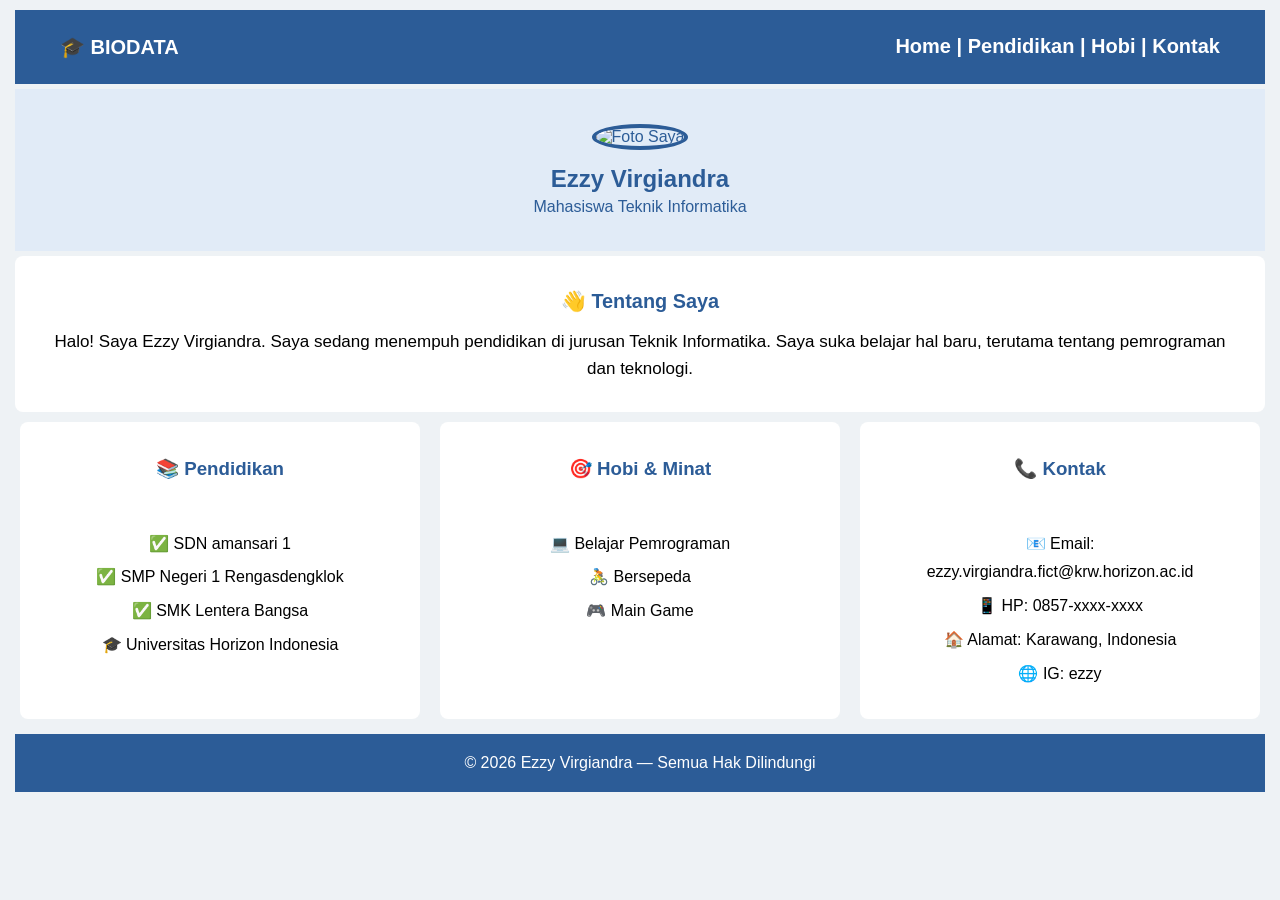
==== index.html @ eb81744d "Add files via upload" ====
<!DOCTYPE html>
<html>
<head>
  <title>Biodata Saya</title>
  <link rel="stylesheet" href="style.css">
</head>
<body>

  <!-- Atas: Logo + Nama -->
  <div class="atas">
    <div class="logo">🎓 BIODATA</div>
    <div class="menu">Home | Pendidikan | Hobi | Kontak</div>
  </div>

  <!-- Banner: Foto + Nama Lengkap -->
  <div class="banner">
    <img src="foto.jpg" alt="Foto Saya" width="150">
    <h2>Ezzy Virgiandra</h2>
    <p>Mahasiswa Teknik Informatika</p>
  </div>

  <!-- Intro: Tentang Saya -->
  <div class="intro">
    <h3>👋 Tentang Saya</h3>
    <p>Halo! Saya Ezzy Virgiandra. Saya sedang menempuh pendidikan di jurusan Teknik Informatika. Saya suka belajar hal baru, terutama tentang pemrograman dan teknologi.</p>
  </div>

  <!-- 3 Kolom: Pendidikan, Hobi, Kontak -->
  <div class="tiga-kotak">
    <div class="kotak">
      <h3>📚 Pendidikan</h3>
      <br>
      <p>✅ SDN amansari 1</p>
      <p>✅ SMP Negeri 1 Rengasdengklok</p>
      <p>✅ SMK Lentera Bangsa</p>
      <p>🎓 Universitas Horizon Indonesia</p>
    </div>

    <div class="kotak">
      <h3>🎯 Hobi & Minat</h3>
      <br>
      <p>💻 Belajar Pemrograman</p>
      <p>🚴 Bersepeda</p>
      <p>🎮 Main Game</p>
    </div>

    <div class="kotak">
      <h3>📞 Kontak</h3>
      <br>
      <p>📧 Email: ezzy.virgiandra.fict@krw.horizon.ac.id</p>
      <p>📱 HP: 0857-xxxx-xxxx</p>
      <p>🏠 Alamat: Karawang, Indonesia</p>
      <p>🌐 IG: ezzy</p>
    </div>
  </div>

  <!-- Footer -->
  <div class="footer">
    © 2026 Ezzy Virgiandra — Semua Hak Dilindungi
  </div>

</body>
</html>
---- style.css ----
* {
  margin: 5px;
  padding: 0;
  box-sizing: border-box;
  font-family: Arial, sans-serif;
  text-align: center;
}

body {
  background: #eef2f5;
}

.atas {
  display: flex;
  justify-content: space-between;
  background: #2c5c97;
  color: white;
  padding: 20px 40px;
  font-size: 20px;
  font-weight: bold;
}

.banner {
  background: #e1ebf7;
  padding: 30px;
  color: #2c5c97;
}

.banner img {
  border-radius: 50%;
  border: 4px solid #2c5c97;
  margin-bottom: 10px;
}

.intro {
  background: #ffffff;
  padding: 25px;
  font-size: 17px;
  line-height: 1.6;
  border-radius: 8px;
}

.tiga-kotak {
  display: flex;
  gap: 10px;
}

.kotak {
  background: #ffffff;
  flex: 1;
  padding: 25px;
  border-radius: 8px;
  line-height: 1.8;
}

.footer {
  background: #2c5c97;
  color: white;
  padding: 20px;
  margin-top: 10px;
}

h3 {
  color: #2c5c97;
  margin-bottom: 10px;
}
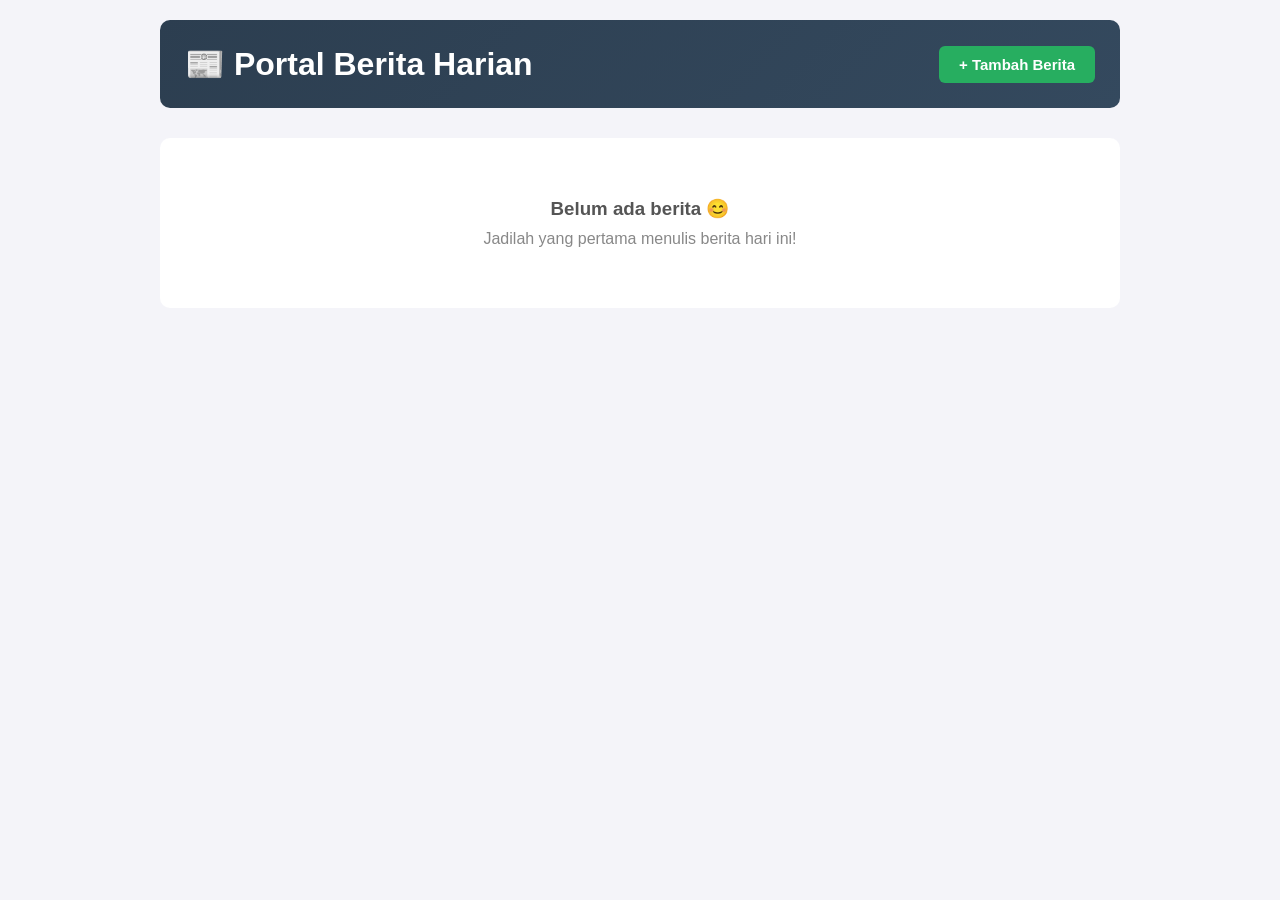
==== commit ea86df9e: "Add files via upload" ====
--- a/index.html
+++ b/index.html
@@ -1,63 +1,158 @@
 <!DOCTYPE html>
-<html>
+<html lang="id">
 <head>
-  <title>Biodata Saya</title>
-  <link rel="stylesheet" href="style.css">
+    <meta charset="UTF-8">
+    <meta name="viewport" content="width=device-width, initial-scale=1.0">
+    <title>Portal Berita Harian</title>
+    <style>
+        * {
+            margin: 0;
+            padding: 0;
+            box-sizing: border-box;
+            font-family: 'Segoe UI', sans-serif;
+        }
+        body {
+            background-color: #f4f4f9;
+            padding: 20px;
+            max-width: 1000px;
+            margin: 0 auto;
+        }
+        .topbar {
+            background: linear-gradient(135deg, #2c3e50, #34495e);
+            color: white;
+            padding: 25px;
+            border-radius: 10px;
+            margin-bottom: 30px;
+            display: flex;
+            justify-content: space-between;
+            align-items: center;
+            flex-wrap: wrap;
+            gap: 15px;
+        }
+        .btn {
+            padding: 10px 20px;
+            border: none;
+            border-radius: 6px;
+            text-decoration: none;
+            font-weight: 600;
+            cursor: pointer;
+            transition: 0.3s;
+            font-size: 15px;
+        }
+        .btn-primary {
+            background-color: #27ae60;
+            color: white;
+        }
+        .btn-primary:hover {
+            background-color: #219653;
+        }
+        .btn-edit {
+            background-color: #f39c12;
+            color: white;
+            margin-right: 8px;
+        }
+        .btn-delete {
+            background-color: #e74c3c;
+            color: white;
+        }
+        .berita-card {
+            background: white;
+            padding: 25px;
+            margin-bottom: 20px;
+            border-radius: 10px;
+            box-shadow: 0 2px 8px rgba(0,0,0,0.08);
+        }
+        .kategori {
+            display: inline-block;
+            background-color: #3498db;
+            color: white;
+            padding: 4px 12px;
+            border-radius: 20px;
+            font-size: 13px;
+            margin-bottom: 10px;
+        }
+        .berita-card h2 {
+            color: #2c3e50;
+            margin-bottom: 8px;
+            font-size: 20px;
+        }
+        .meta {
+            color: #7f8c8d;
+            font-size: 14px;
+            margin-bottom: 15px;
+        }
+        .isi {
+            color: #444;
+            line-height: 1.7;
+            margin-bottom: 20px;
+        }
+        .tidak-ada {
+            text-align: center;
+            color: #888;
+            padding: 60px 20px;
+            background: white;
+            border-radius: 10px;
+        }
+        .tidak-ada h3 {
+            margin-bottom: 10px;
+            color: #555;
+        }
+    </style>
 </head>
 <body>
-
-  <!-- Atas: Logo + Nama -->
-  <div class="atas">
-    <div class="logo">🎓 BIODATA</div>
-    <div class="menu">Home | Pendidikan | Hobi | Kontak</div>
-  </div>
-
-  <!-- Banner: Foto + Nama Lengkap -->
-  <div class="banner">
-    <img src="foto.jpg" alt="Foto Saya" width="150">
-    <h2>Ezzy Virgiandra</h2>
-    <p>Mahasiswa Teknik Informatika</p>
-  </div>
-
-  <!-- Intro: Tentang Saya -->
-  <div class="intro">
-    <h3>👋 Tentang Saya</h3>
-    <p>Halo! Saya Ezzy Virgiandra. Saya sedang menempuh pendidikan di jurusan Teknik Informatika. Saya suka belajar hal baru, terutama tentang pemrograman dan teknologi.</p>
-  </div>
-
-  <!-- 3 Kolom: Pendidikan, Hobi, Kontak -->
-  <div class="tiga-kotak">
-    <div class="kotak">
-      <h3>📚 Pendidikan</h3>
-      <br>
-      <p>✅ SDN amansari 1</p>
-      <p>✅ SMP Negeri 1 Rengasdengklok</p>
-      <p>✅ SMK Lentera Bangsa</p>
-      <p>🎓 Universitas Horizon Indonesia</p>
+    <div class="topbar">
+        <h1>📰 Portal Berita Harian</h1>
+        <a href="tambah.html" class="btn btn-primary">+ Tambah Berita</a>
     </div>
 
-    <div class="kotak">
-      <h3>🎯 Hobi & Minat</h3>
-      <br>
-      <p>💻 Belajar Pemrograman</p>
-      <p>🚴 Bersepeda</p>
-      <p>🎮 Main Game</p>
-    </div>
+    <div id="daftar-berita"></div>
 
-    <div class="kotak">
-      <h3>📞 Kontak</h3>
-      <br>
-      <p>📧 Email: ezzy.virgiandra.fict@krw.horizon.ac.id</p>
-      <p>📱 HP: 0857-xxxx-xxxx</p>
-      <p>🏠 Alamat: Karawang, Indonesia</p>
-      <p>🌐 IG: ezzy</p>
-    </div>
-  </div>
+    <script>
+        let berita = JSON.parse(localStorage.getItem('daftarBerita')) || [];
 
-  <!-- Footer -->
-  <div class="footer">
-    © 2026 Ezzy Virgiandra — Semua Hak Dilindungi
-  </div>
+        function simpanData() {
+            localStorage.setItem('daftarBerita', JSON.stringify(berita));
+        }
 
+        function tampilkanBerita() {
+            const wadah = document.getElementById('daftar-berita');
+            
+            if (berita.length === 0) {
+                wadah.innerHTML = `
+                    <div class="tidak-ada">
+                        <h3>Belum ada berita 😊</h3>
+                        <p>Jadilah yang pertama menulis berita hari ini!</p>
+                    </div>
+                `;
+                return;
+            }
+
+            wadah.innerHTML = '';
+            for (let i = 0; i < berita.length; i++) {
+                wadah.innerHTML += `
+                    <div class="berita-card">
+                        <span class="kategori">${berita[i].kategori}</span>
+                        <h2>${berita[i].judul}</h2>
+                        <div class="meta">✍️ ${berita[i].penulis} | 📅 ${berita[i].tanggal}</div>
+                        <p class="isi">${berita[i].isi.substring(0, 250)}...</p>
+                        <div>
+                            <a href="edit.html?id=${i}" class="btn btn-edit">✏️ Edit</a>
+                            <button class="btn btn-delete" onclick="hapusBerita(${i})">🗑️ Hapus</button>
+                        </div>
+                    </div>
+                `;
+            }
+        }
+
+        function hapusBerita(index) {
+            if (confirm('Yakin mau hapus berita ini?')) {
+                berita.splice(index, 1);
+                simpanData();
+                tampilkanBerita();
+            }
+        }
+
+        tampilkanBerita();
+    </script>
 </body>
 </html>
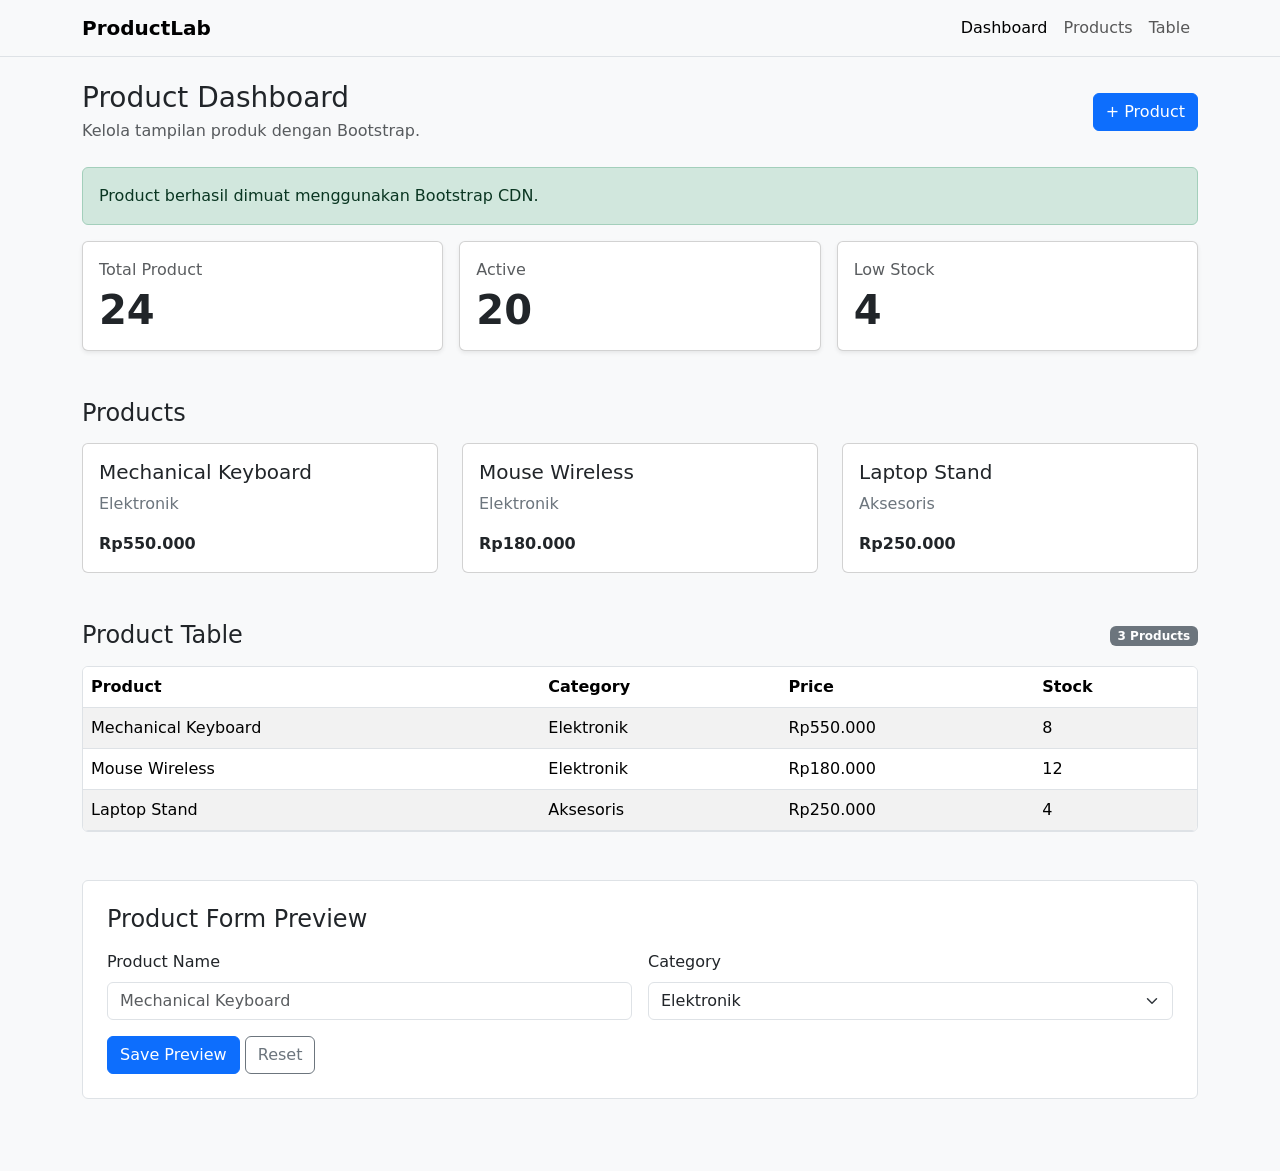
==== commit 7e2a3bac: "Add files via upload" ====
--- a/index.html
+++ b/index.html
@@ -1,158 +1,168 @@
-<!DOCTYPE html>
+<!doctype html>
 <html lang="id">
 <head>
-    <meta charset="UTF-8">
-    <meta name="viewport" content="width=device-width, initial-scale=1.0">
-    <title>Portal Berita Harian</title>
-    <style>
-        * {
-            margin: 0;
-            padding: 0;
-            box-sizing: border-box;
-            font-family: 'Segoe UI', sans-serif;
-        }
-        body {
-            background-color: #f4f4f9;
-            padding: 20px;
-            max-width: 1000px;
-            margin: 0 auto;
-        }
-        .topbar {
-            background: linear-gradient(135deg, #2c3e50, #34495e);
-            color: white;
-            padding: 25px;
-            border-radius: 10px;
-            margin-bottom: 30px;
-            display: flex;
-            justify-content: space-between;
-            align-items: center;
-            flex-wrap: wrap;
-            gap: 15px;
-        }
-        .btn {
-            padding: 10px 20px;
-            border: none;
-            border-radius: 6px;
-            text-decoration: none;
-            font-weight: 600;
-            cursor: pointer;
-            transition: 0.3s;
-            font-size: 15px;
-        }
-        .btn-primary {
-            background-color: #27ae60;
-            color: white;
-        }
-        .btn-primary:hover {
-            background-color: #219653;
-        }
-        .btn-edit {
-            background-color: #f39c12;
-            color: white;
-            margin-right: 8px;
-        }
-        .btn-delete {
-            background-color: #e74c3c;
-            color: white;
-        }
-        .berita-card {
-            background: white;
-            padding: 25px;
-            margin-bottom: 20px;
-            border-radius: 10px;
-            box-shadow: 0 2px 8px rgba(0,0,0,0.08);
-        }
-        .kategori {
-            display: inline-block;
-            background-color: #3498db;
-            color: white;
-            padding: 4px 12px;
-            border-radius: 20px;
-            font-size: 13px;
-            margin-bottom: 10px;
-        }
-        .berita-card h2 {
-            color: #2c3e50;
-            margin-bottom: 8px;
-            font-size: 20px;
-        }
-        .meta {
-            color: #7f8c8d;
-            font-size: 14px;
-            margin-bottom: 15px;
-        }
-        .isi {
-            color: #444;
-            line-height: 1.7;
-            margin-bottom: 20px;
-        }
-        .tidak-ada {
-            text-align: center;
-            color: #888;
-            padding: 60px 20px;
-            background: white;
-            border-radius: 10px;
-        }
-        .tidak-ada h3 {
-            margin-bottom: 10px;
-            color: #555;
-        }
-    </style>
+  <meta charset="utf-8">
+  <meta name="viewport" content="width=device-width, initial-scale=1">
+  <title>Bootstrap Product Dashboard</title>
+  <link href="https://cdn.jsdelivr.net/npm/bootstrap@5.3.3/dist/css/bootstrap.min.css" rel="stylesheet">
+  <style>
+    body { min-height: 100vh; }
+    .product-card { transition: transform 0.2s ease; }
+    .product-card:hover { transform: translateY(-3px); }
+  </style>
 </head>
-<body>
-    <div class="topbar">
-        <h1>📰 Portal Berita Harian</h1>
-        <a href="tambah.html" class="btn btn-primary">+ Tambah Berita</a>
+<body class="bg-light">
+
+  <!-- Navbar -->
+  <nav class="navbar navbar-expand-lg bg-body-tertiary border-bottom">
+    <div class="container">
+      <a class="navbar-brand fw-semibold" href="#">ProductLab</a>
+      <button class="navbar-toggler" type="button" data-bs-toggle="collapse" data-bs-target="#mainNav">
+        <span class="navbar-toggler-icon"></span>
+      </button>
+      <div class="collapse navbar-collapse" id="mainNav">
+        <ul class="navbar-nav ms-auto">
+          <li class="nav-item"><a class="nav-link active" href="#dashboard">Dashboard</a></li>
+          <li class="nav-item"><a class="nav-link" href="#products">Products</a></li>
+          <li class="nav-item"><a class="nav-link" href="#table">Table</a></li>
+        </ul>
+      </div>
+    </div>
+  </nav>
+
+  <main class="container py-4">
+    <!-- Header Flexbox -->
+    <div class="d-flex justify-content-between align-items-center gap-3 mb-4">
+      <div>
+        <h1 class="h3 mb-1">Product Dashboard</h1>
+        <p class="text-body-secondary mb-0">Kelola tampilan produk dengan Bootstrap.</p>
+      </div>
+      <button class="btn btn-primary" data-bs-toggle="modal" data-bs-target="#productModal">+ Product</button>
     </div>
 
-    <div id="daftar-berita"></div>
+    <!-- Alert -->
+    <div class="alert alert-success" role="alert">Product berhasil dimuat menggunakan Bootstrap CDN.</div>
 
-    <script>
-        let berita = JSON.parse(localStorage.getItem('daftarBerita')) || [];
+    <!-- Summary Cards -->
+    <section class="mb-5">
+      <div class="row g-3">
+        <div class="col-12 col-md-4">
+          <div class="card shadow-sm h-100"><div class="card-body">
+            <p class="text-body-secondary mb-1">Total Product</p>
+            <p class="display-6 fw-semibold mb-0">24</p>
+          </div></div>
+        </div>
+        <div class="col-12 col-md-4">
+          <div class="card shadow-sm h-100"><div class="card-body">
+            <p class="text-body-secondary mb-1">Active</p>
+            <p class="display-6 fw-semibold mb-0">20</p>
+          </div></div>
+        </div>
+        <div class="col-12 col-md-4">
+          <div class="card shadow-sm h-100"><div class="card-body">
+            <p class="text-body-secondary mb-1">Low Stock</p>
+            <p class="display-6 fw-semibold mb-0">4</p>
+          </div></div>
+        </div>
+      </div>
+    </section>
 
-        function simpanData() {
-            localStorage.setItem('daftarBerita', JSON.stringify(berita));
-        }
+    <!-- Product Cards Grid (1 -> 2 -> 3 kolom) -->
+    <section id="products" class="mb-5">
+      <h2 class="h4 mb-3">Products</h2>
+      <div class="row g-4">
+        <div class="col-12 col-md-6 col-lg-4">
+          <div class="card h-100 product-card">
+            <div class="card-body">
+              <h3 class="h5 card-title">Mechanical Keyboard</h3>
+              <p class="card-text text-secondary">Elektronik</p>
+              <strong>Rp550.000</strong>
+            </div>
+          </div>
+        </div>
+        <div class="col-12 col-md-6 col-lg-4">
+          <div class="card h-100 product-card">
+            <div class="card-body">
+              <h3 class="h5 card-title">Mouse Wireless</h3>
+              <p class="card-text text-secondary">Elektronik</p>
+              <strong>Rp180.000</strong>
+            </div>
+          </div>
+        </div>
+        <div class="col-12 col-md-6 col-lg-4">
+          <div class="card h-100 product-card">
+            <div class="card-body">
+              <h3 class="h5 card-title">Laptop Stand</h3>
+              <p class="card-text text-secondary">Aksesoris</p>
+              <strong>Rp250.000</strong>
+            </div>
+          </div>
+        </div>
+      </div>
+    </section>
 
-        function tampilkanBerita() {
-            const wadah = document.getElementById('daftar-berita');
-            
-            if (berita.length === 0) {
-                wadah.innerHTML = `
-                    <div class="tidak-ada">
-                        <h3>Belum ada berita 😊</h3>
-                        <p>Jadilah yang pertama menulis berita hari ini!</p>
-                    </div>
-                `;
-                return;
-            }
+    <!-- Responsive Table -->
+    <section id="table" class="mb-5">
+      <div class="d-flex justify-content-between align-items-center mb-3">
+        <h2 class="h4 mb-0">Product Table</h2>
+        <span class="badge text-bg-secondary">3 Products</span>
+      </div>
+      <div class="table-responsive bg-white rounded border">
+        <table class="table table-striped table-hover align-middle mb-0">
+          <thead>
+            <tr><th>Product</th><th>Category</th><th>Price</th><th>Stock</th></tr>
+          </thead>
+          <tbody>
+            <tr><td>Mechanical Keyboard</td><td>Elektronik</td><td>Rp550.000</td><td>8</td></tr>
+            <tr><td>Mouse Wireless</td><td>Elektronik</td><td>Rp180.000</td><td>12</td></tr>
+            <tr><td>Laptop Stand</td><td>Aksesoris</td><td>Rp250.000</td><td>4</td></tr>
+          </tbody>
+        </table>
+      </div>
+    </section>
 
-            wadah.innerHTML = '';
-            for (let i = 0; i < berita.length; i++) {
-                wadah.innerHTML += `
-                    <div class="berita-card">
-                        <span class="kategori">${berita[i].kategori}</span>
-                        <h2>${berita[i].judul}</h2>
-                        <div class="meta">✍️ ${berita[i].penulis} | 📅 ${berita[i].tanggal}</div>
-                        <p class="isi">${berita[i].isi.substring(0, 250)}...</p>
-                        <div>
-                            <a href="edit.html?id=${i}" class="btn btn-edit">✏️ Edit</a>
-                            <button class="btn btn-delete" onclick="hapusBerita(${i})">🗑️ Hapus</button>
-                        </div>
-                    </div>
-                `;
-            }
-        }
+    <!-- Form Preview -->
+    <section class="mb-5 bg-white p-4 rounded border">
+      <h2 class="h4 mb-3">Product Form Preview</h2>
+      <form class="row g-3">
+        <div class="col-12 col-md-6">
+          <label for="productName" class="form-label">Product Name</label>
+          <input id="productName" type="text" class="form-control" placeholder="Mechanical Keyboard">
+        </div>
+        <div class="col-12 col-md-6">
+          <label for="category" class="form-label">Category</label>
+          <select id="category" class="form-select">
+            <option>Elektronik</option><option>Aksesoris</option><option>Stationery</option>
+          </select>
+        </div>
+        <div class="col-12">
+          <button type="button" class="btn btn-primary">Save Preview</button>
+          <button type="reset" class="btn btn-outline-secondary">Reset</button>
+        </div>
+      </form>
+    </section>
+  </main>
 
-        function hapusBerita(index) {
-            if (confirm('Yakin mau hapus berita ini?')) {
-                berita.splice(index, 1);
-                simpanData();
-                tampilkanBerita();
-            }
-        }
+  <!-- Modal Add Product -->
+  <div class="modal fade" id="productModal" tabindex="-1" aria-hidden="true">
+    <div class="modal-dialog">
+      <div class="modal-content">
+        <div class="modal-header">
+          <h2 class="modal-title fs-5">Add Product</h2>
+          <button type="button" class="btn-close" data-bs-dismiss="modal"></button>
+        </div>
+        <div class="modal-body">
+          <label for="modalProductName" class="form-label">Product Name</label>
+          <input id="modalProductName" type="text" class="form-control" placeholder="Product name">
+        </div>
+        <div class="modal-footer">
+          <button type="button" class="btn btn-secondary" data-bs-dismiss="modal">Close</button>
+          <button type="button" class="btn btn-primary">Save</button>
+        </div>
+      </div>
+    </div>
+  </div>
 
-        tampilkanBerita();
-    </script>
+  <script src="https://cdn.jsdelivr.net/npm/bootstrap@5.3.3/dist/js/bootstrap.bundle.min.js"></script>
 </body>
 </html>
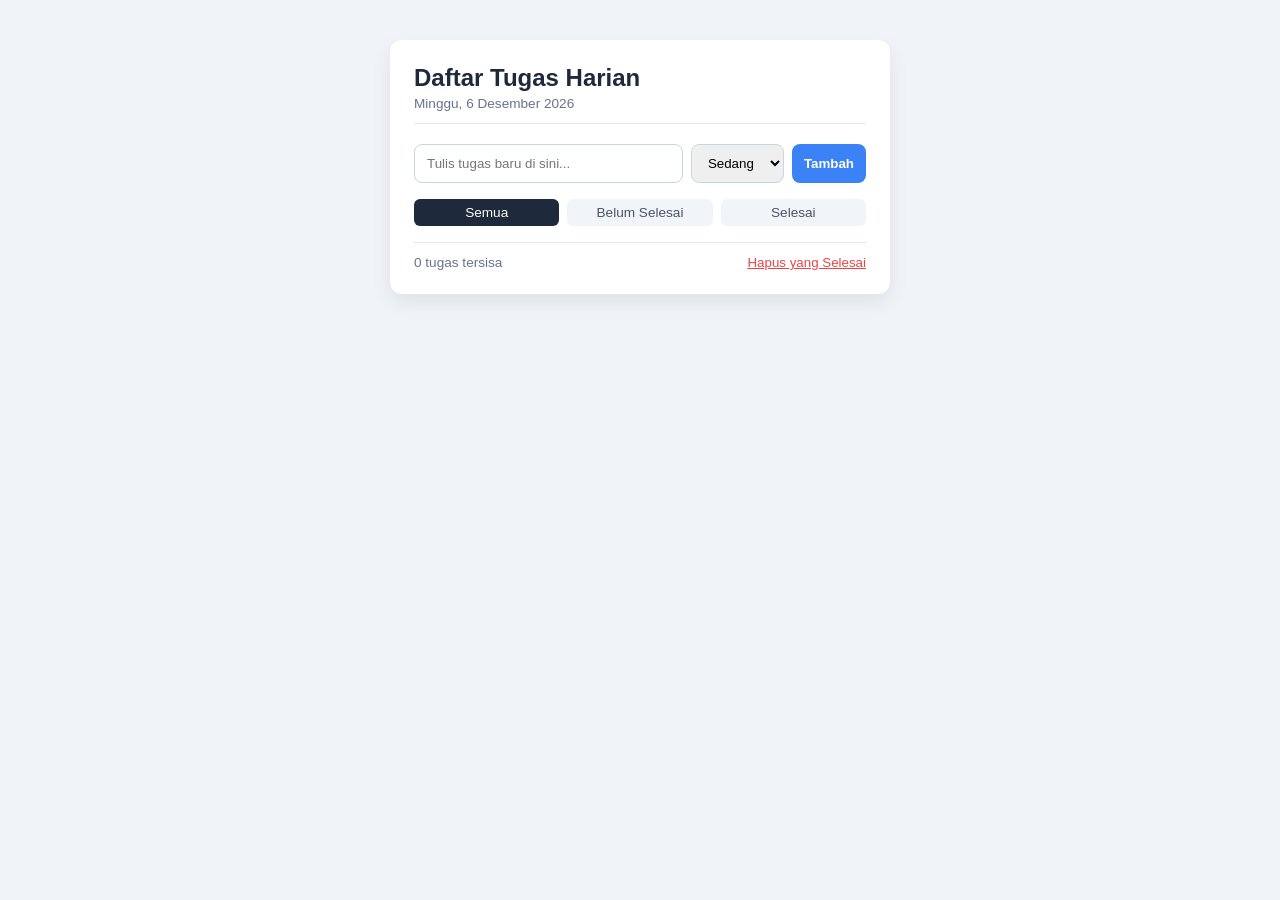
==== commit 6bc02335: "Add files via upload" ====
--- a/index.html
+++ b/index.html
@@ -1,168 +1,45 @@
-<!doctype html>
+<!DOCTYPE html>
 <html lang="id">
+
 <head>
-  <meta charset="utf-8">
-  <meta name="viewport" content="width=device-width, initial-scale=1">
-  <title>Bootstrap Product Dashboard</title>
-  <link href="https://cdn.jsdelivr.net/npm/bootstrap@5.3.3/dist/css/bootstrap.min.css" rel="stylesheet">
-  <style>
-    body { min-height: 100vh; }
-    .product-card { transition: transform 0.2s ease; }
-    .product-card:hover { transform: translateY(-3px); }
-  </style>
+    <meta charset="UTF-8">
+    <meta name="viewport" content="width=device-width, initial-scale=1.0">
+    <title>Mini Project - Task Manager Interaktif</title>
+    <link rel="stylesheet" href="style.css">
 </head>
-<body class="bg-light">
 
-  <!-- Navbar -->
-  <nav class="navbar navbar-expand-lg bg-body-tertiary border-bottom">
+<body>
     <div class="container">
-      <a class="navbar-brand fw-semibold" href="#">ProductLab</a>
-      <button class="navbar-toggler" type="button" data-bs-toggle="collapse" data-bs-target="#mainNav">
-        <span class="navbar-toggler-icon"></span>
-      </button>
-      <div class="collapse navbar-collapse" id="mainNav">
-        <ul class="navbar-nav ms-auto">
-          <li class="nav-item"><a class="nav-link active" href="#dashboard">Dashboard</a></li>
-          <li class="nav-item"><a class="nav-link" href="#products">Products</a></li>
-          <li class="nav-item"><a class="nav-link" href="#table">Table</a></li>
-        </ul>
-      </div>
-    </div>
-  </nav>
+        <header>
+            <h1>Daftar Tugas Harian</h1>
+            <p id="tanggal-hari-ini"></p>
+        </header>
 
-  <main class="container py-4">
-    <!-- Header Flexbox -->
-    <div class="d-flex justify-content-between align-items-center gap-3 mb-4">
-      <div>
-        <h1 class="h3 mb-1">Product Dashboard</h1>
-        <p class="text-body-secondary mb-0">Kelola tampilan produk dengan Bootstrap.</p>
-      </div>
-      <button class="btn btn-primary" data-bs-toggle="modal" data-bs-target="#productModal">+ Product</button>
+        <div class="input-group">
+            <input type="text" id="input-tugas" placeholder="Tulis tugas baru di sini...">
+            <select id="prioritas-tugas">
+                <option value="Rendah">Rendah</option>
+                <option value="Sedang" selected>Sedang</option>
+                <option value="Tinggi">Tinggi</option>
+            </select>
+            <button id="btn-tambah">Tambah</button>
+        </div>
+
+        <div class="filter-group">
+            <button class="filter-btn active" data-filter="semua">Semua</button>
+            <button class="filter-btn" data-filter="belum">Belum Selesai</button>
+            <button class="filter-btn" data-filter="selesai">Selesai</button>
+        </div>
+
+        <ul id="daftar-tugas"></ul>
+
+        <footer>
+            <span id="info-sisa">0 tugas tersisa</span>
+            <button id="btn-hapus-selesai">Hapus yang Selesai</button>
+        </footer>
     </div>
 
-    <!-- Alert -->
-    <div class="alert alert-success" role="alert">Product berhasil dimuat menggunakan Bootstrap CDN.</div>
+    <script src="script.js"></script>
+</body>
 
-    <!-- Summary Cards -->
-    <section class="mb-5">
-      <div class="row g-3">
-        <div class="col-12 col-md-4">
-          <div class="card shadow-sm h-100"><div class="card-body">
-            <p class="text-body-secondary mb-1">Total Product</p>
-            <p class="display-6 fw-semibold mb-0">24</p>
-          </div></div>
-        </div>
-        <div class="col-12 col-md-4">
-          <div class="card shadow-sm h-100"><div class="card-body">
-            <p class="text-body-secondary mb-1">Active</p>
-            <p class="display-6 fw-semibold mb-0">20</p>
-          </div></div>
-        </div>
-        <div class="col-12 col-md-4">
-          <div class="card shadow-sm h-100"><div class="card-body">
-            <p class="text-body-secondary mb-1">Low Stock</p>
-            <p class="display-6 fw-semibold mb-0">4</p>
-          </div></div>
-        </div>
-      </div>
-    </section>
-
-    <!-- Product Cards Grid (1 -> 2 -> 3 kolom) -->
-    <section id="products" class="mb-5">
-      <h2 class="h4 mb-3">Products</h2>
-      <div class="row g-4">
-        <div class="col-12 col-md-6 col-lg-4">
-          <div class="card h-100 product-card">
-            <div class="card-body">
-              <h3 class="h5 card-title">Mechanical Keyboard</h3>
-              <p class="card-text text-secondary">Elektronik</p>
-              <strong>Rp550.000</strong>
-            </div>
-          </div>
-        </div>
-        <div class="col-12 col-md-6 col-lg-4">
-          <div class="card h-100 product-card">
-            <div class="card-body">
-              <h3 class="h5 card-title">Mouse Wireless</h3>
-              <p class="card-text text-secondary">Elektronik</p>
-              <strong>Rp180.000</strong>
-            </div>
-          </div>
-        </div>
-        <div class="col-12 col-md-6 col-lg-4">
-          <div class="card h-100 product-card">
-            <div class="card-body">
-              <h3 class="h5 card-title">Laptop Stand</h3>
-              <p class="card-text text-secondary">Aksesoris</p>
-              <strong>Rp250.000</strong>
-            </div>
-          </div>
-        </div>
-      </div>
-    </section>
-
-    <!-- Responsive Table -->
-    <section id="table" class="mb-5">
-      <div class="d-flex justify-content-between align-items-center mb-3">
-        <h2 class="h4 mb-0">Product Table</h2>
-        <span class="badge text-bg-secondary">3 Products</span>
-      </div>
-      <div class="table-responsive bg-white rounded border">
-        <table class="table table-striped table-hover align-middle mb-0">
-          <thead>
-            <tr><th>Product</th><th>Category</th><th>Price</th><th>Stock</th></tr>
-          </thead>
-          <tbody>
-            <tr><td>Mechanical Keyboard</td><td>Elektronik</td><td>Rp550.000</td><td>8</td></tr>
-            <tr><td>Mouse Wireless</td><td>Elektronik</td><td>Rp180.000</td><td>12</td></tr>
-            <tr><td>Laptop Stand</td><td>Aksesoris</td><td>Rp250.000</td><td>4</td></tr>
-          </tbody>
-        </table>
-      </div>
-    </section>
-
-    <!-- Form Preview -->
-    <section class="mb-5 bg-white p-4 rounded border">
-      <h2 class="h4 mb-3">Product Form Preview</h2>
-      <form class="row g-3">
-        <div class="col-12 col-md-6">
-          <label for="productName" class="form-label">Product Name</label>
-          <input id="productName" type="text" class="form-control" placeholder="Mechanical Keyboard">
-        </div>
-        <div class="col-12 col-md-6">
-          <label for="category" class="form-label">Category</label>
-          <select id="category" class="form-select">
-            <option>Elektronik</option><option>Aksesoris</option><option>Stationery</option>
-          </select>
-        </div>
-        <div class="col-12">
-          <button type="button" class="btn btn-primary">Save Preview</button>
-          <button type="reset" class="btn btn-outline-secondary">Reset</button>
-        </div>
-      </form>
-    </section>
-  </main>
-
-  <!-- Modal Add Product -->
-  <div class="modal fade" id="productModal" tabindex="-1" aria-hidden="true">
-    <div class="modal-dialog">
-      <div class="modal-content">
-        <div class="modal-header">
-          <h2 class="modal-title fs-5">Add Product</h2>
-          <button type="button" class="btn-close" data-bs-dismiss="modal"></button>
-        </div>
-        <div class="modal-body">
-          <label for="modalProductName" class="form-label">Product Name</label>
-          <input id="modalProductName" type="text" class="form-control" placeholder="Product name">
-        </div>
-        <div class="modal-footer">
-          <button type="button" class="btn btn-secondary" data-bs-dismiss="modal">Close</button>
-          <button type="button" class="btn btn-primary">Save</button>
-        </div>
-      </div>
-    </div>
-  </div>
-
-  <script src="https://cdn.jsdelivr.net/npm/bootstrap@5.3.3/dist/js/bootstrap.bundle.min.js"></script>
-</body>
 </html>
--- a/style.css
+++ b/style.css
@@ -0,0 +1,179 @@
+* {
+    box-sizing: border-box;
+    margin: 0;
+    padding: 0;
+    font-family: 'Segoe UI', Tahoma, Geneva, Verdana, sans-serif;
+}
+
+body {
+    background-color: #f0f4f8;
+    display: flex;
+    justify-content: center;
+    align-items: flex-start;
+    min-height: 100vh;
+    padding: 40px 16px;
+}
+
+.container {
+    background: #ffffff;
+    width: 100%;
+    max-width: 500px;
+    padding: 24px;
+    border-radius: 12px;
+    box-shadow: 0 8px 20px rgba(0, 0, 0, 0.08);
+}
+
+header {
+    margin-bottom: 20px;
+    border-bottom: 1px solid #e2e8f0;
+    padding-bottom: 12px;
+}
+
+header h1 {
+    font-size: 1.5rem;
+    color: #1e293b;
+}
+
+header p {
+    font-size: 0.85rem;
+    color: #64748b;
+    margin-top: 4px;
+}
+
+.input-group {
+    display: flex;
+    gap: 8px;
+    margin-bottom: 16px;
+}
+
+.input-group input {
+    flex: 1;
+    padding: 10px 12px;
+    border: 1px solid #cbd5e1;
+    border-radius: 8px;
+    outline: none;
+}
+
+.input-group input:focus {
+    border-color: #3b82f6;
+}
+
+.input-group select,
+.input-group button {
+    padding: 10px 12px;
+    border-radius: 8px;
+    border: 1px solid #cbd5e1;
+    cursor: pointer;
+}
+
+.input-group button {
+    background-color: #3b82f6;
+    color: white;
+    border: none;
+    font-weight: 600;
+    transition: background 0.2s;
+}
+
+.input-group button:hover {
+    background-color: #2563eb;
+}
+
+.filter-group {
+    display: flex;
+    gap: 8px;
+    margin-bottom: 16px;
+}
+
+.filter-btn {
+    flex: 1;
+    padding: 6px;
+    background: #f1f5f9;
+    border: none;
+    border-radius: 6px;
+    color: #475569;
+    cursor: pointer;
+    font-size: 0.85rem;
+}
+
+.filter-btn.active {
+    background: #1e293b;
+    color: #ffffff;
+}
+
+ul {
+    list-style: none;
+    margin-bottom: 16px;
+}
+
+li {
+    display: flex;
+    justify-content: space-between;
+    align-items: center;
+    padding: 12px;
+    background: #f8fafc;
+    border: 1px solid #e2e8f0;
+    border-radius: 8px;
+    margin-bottom: 8px;
+    transition: all 0.2s;
+}
+
+li.selesai .teks-tugas {
+    text-decoration: line-through;
+    color: #94a3b8;
+}
+
+.info-item {
+    display: flex;
+    align-items: center;
+    gap: 10px;
+    cursor: pointer;
+}
+
+.badge {
+    font-size: 0.7rem;
+    padding: 2px 8px;
+    border-radius: 12px;
+    font-weight: 600;
+}
+
+.badge-Tinggi {
+    background: #fee2e2;
+    color: #dc2626;
+}
+
+.badge-Sedang {
+    background: #fef3c7;
+    color: #d97706;
+}
+
+.badge-Rendah {
+    background: #dcfce7;
+    color: #16a34a;
+}
+
+.btn-hapus {
+    background: transparent;
+    border: none;
+    color: #ef4444;
+    font-weight: bold;
+    cursor: pointer;
+    padding: 4px 8px;
+}
+
+footer {
+    display: flex;
+    justify-content: space-between;
+    align-items: center;
+    font-size: 0.85rem;
+    color: #64748b;
+    border-top: 1px solid #e2e8f0;
+    padding-top: 12px;
+}
+
+#btn-hapus-selesai {
+    background: none;
+    border: none;
+    color: #ef4444;
+    cursor: pointer;
+    text-decoration: underline;
+}
